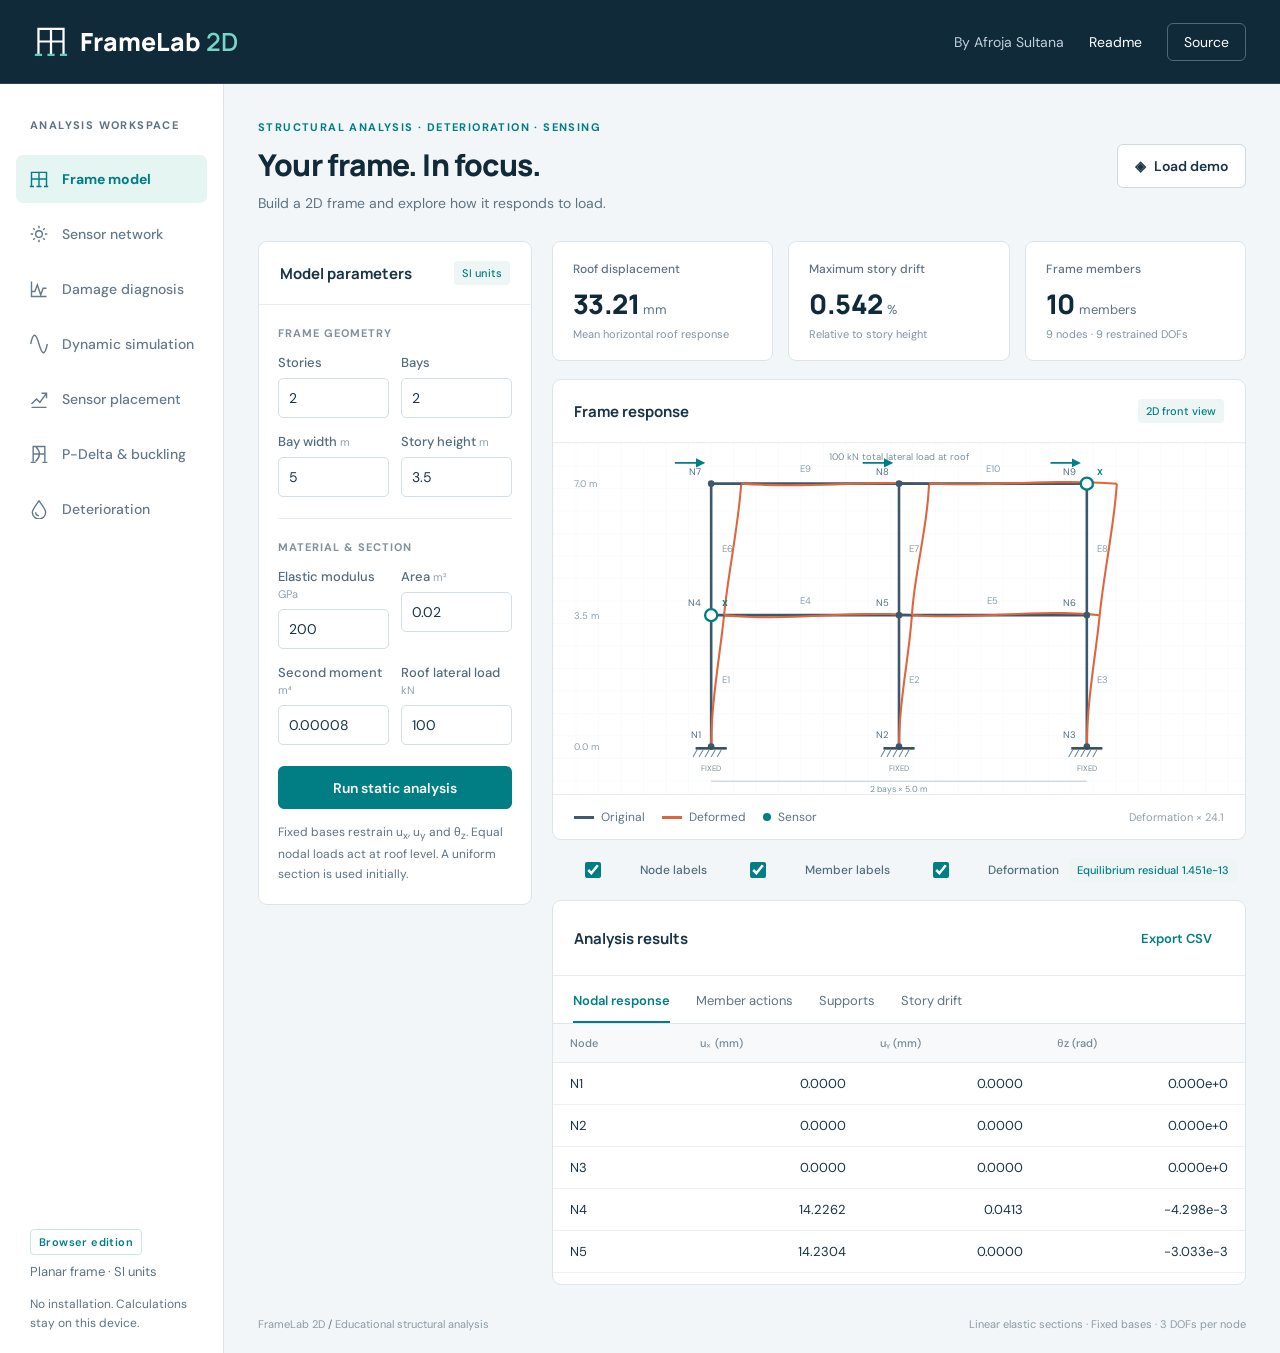
==== index.html @ 46e6b3c6 "Add working browser edition with seven analysis modules and web README" ====
<!doctype html><html lang="en"><head><meta charset="utf-8"><meta name="viewport" content="width=device-width, initial-scale=1"><meta name="description" content="FrameLab 2D by Afroja Sultana. Explore planar frame analysis, deterioration assessment and sensor placement directly in your browser."><title>FrameLab 2D | Structural Analysis</title><link rel="stylesheet" href="styles.css"><script defer src="solver.js"></script><script defer src="app.js"></script></head><body>
<header class="header"><a class="brand" href="index.html" aria-label="FrameLab 2D home"><svg viewBox="0 0 38 40" aria-hidden="true"><path d="M5 34V6h28v28M5 20h28M19 6v28"/><path class="accent" d="M1 35h8m6 0h8m6 0h8"/></svg><span>FrameLab <b>2D</b></span></a><div class="header-right"><span class="byline">By Afroja Sultana</span><a class="text-link" href="readme.html" target="_blank" rel="noopener">Readme</a><a class="github" href="https://github.com/afroja29/FrameLab2D" target="_blank" rel="noopener">Source</a></div></header>
<div class="app-shell"><aside class="sidebar"><div class="eyebrow">ANALYSIS WORKSPACE</div><nav aria-label="Analysis modules" id="navigation"></nav><div class="sidebar-bottom"><span class="browser-badge">Browser edition</span><p>Planar frame · SI units</p><p class="caption">No installation. Calculations stay on this device.</p></div></aside>
<main><div class="page-heading"><div><div class="eyebrow teal">STRUCTURAL ANALYSIS · DETERIORATION · SENSING</div><h1 id="page-title">Your frame. In focus.</h1><p id="page-description">Build a 2D frame and explore how it responds to load.</p></div><button class="button secondary" id="demo-button"><span aria-hidden="true">◈</span> Load demo</button></div>
<div id="alert" role="status" aria-live="polite"></div><div id="workspace"></div>
<footer><span>FrameLab 2D <span class="muted">/</span> Educational structural analysis</span><span>Linear elastic sections · Fixed bases · 3 DOFs per node</span></footer></main></div>
<div class="toast" id="toast" role="status" aria-live="polite"></div>
</body></html>
---- styles.css ----
@import url('https://fonts.googleapis.com/css2?family=DM+Sans:wght@400;500;600;700&family=Manrope:wght@400;500;600;700;800&display=swap');
:root{--navy:#102a3a;--ink:#183447;--muted:#5e7383;--teal:#007e83;--mint:#e5f5f1;--orange:#df653d;--line:#dce5eb;--bg:#f3f6f8;--white:#fff;--side:224px}*{box-sizing:border-box}body{margin:0;color:var(--ink);background:var(--bg);font:16px 'DM Sans',Arial,sans-serif}button,input,select{font:inherit}button,a,input,select{outline-offset:4px}a{color:var(--teal)}button{cursor:pointer}button:disabled{cursor:wait;opacity:.65}.header{height:84px;background:var(--navy);color:white;display:flex;align-items:center;justify-content:space-between;padding:0 34px;border-bottom:1px solid #294454}.brand{color:white;display:flex;align-items:center;gap:12px;text-decoration:none;font:800 25px Manrope,Arial}.brand svg{width:34px;height:39px;fill:none;stroke:#fff;stroke-width:2.5}.brand svg .accent{stroke:#5ed0ba}.brand b{color:#75d8c6;font-weight:600}.header-right{display:flex;gap:25px;align-items:center;font-size:14px}.byline{color:#c0d0da}.text-link{color:white;text-decoration:none}.github{color:#fff;text-decoration:none;padding:9px 16px;border:1px solid #536776;border-radius:6px}.app-shell{display:flex;min-height:calc(100vh - 84px)}.sidebar{width:var(--side);flex-shrink:0;background:white;border-right:1px solid var(--line);padding:32px 16px 20px;display:flex;flex-direction:column}.eyebrow{font-weight:700;letter-spacing:1.4px;font-size:11px;color:var(--muted);line-height:1.7}.sidebar>.eyebrow{padding:0 14px;margin-bottom:20px}.teal{color:var(--teal)}nav{display:grid;gap:7px}nav button{border:0;border-radius:7px;background:transparent;display:flex;align-items:center;gap:13px;text-align:left;padding:14px 13px;color:#647989;font-size:14px;font-weight:500}nav button svg{width:20px;height:20px;stroke:currentColor;fill:none;stroke-width:1.7}nav button:hover{background:#f4f8fa}nav button.active{background:var(--mint);color:var(--teal);font-weight:700}.sidebar-bottom{margin-top:auto;padding:36px 14px 0;font-size:13px;color:var(--muted)}.sidebar-bottom p{margin:12px 0 0;line-height:1.6}.browser-badge{font-size:11px;letter-spacing:.4px;font-weight:600;color:var(--teal);border:1px solid #c9e7df;border-radius:4px;padding:5px 8px}.caption{font-size:12px}main{padding:34px 34px 18px;min-width:0;flex:1;max-width:1900px}.page-heading{display:flex;align-items:center;justify-content:space-between;gap:20px;margin-bottom:27px}h1{font:800 30px/1.3 Manrope,Arial;margin:8px 0;color:var(--navy);letter-spacing:-.8px}.page-heading p{color:var(--muted);font-size:14px;margin:0;line-height:1.6}.button{border:0;border-radius:6px;padding:12px 17px;font-weight:600;font-size:14px;display:inline-flex;align-items:center;justify-content:center;gap:8px;white-space:nowrap;background:var(--teal);color:white;min-height:43px}.button:hover{filter:brightness(.95)}.secondary{background:white;color:var(--ink);border:1px solid #cfdae1}.ghost{background:transparent;color:var(--teal);padding:8px 4px;min-height:30px}.small{padding:8px 12px;font-size:13px;min-height:36px}.full{width:100%}.workspace-grid{display:grid;grid-template-columns:274px minmax(0,1fr);gap:20px;align-items:start}.panel{background:white;border:1px solid var(--line);border-radius:9px;overflow:hidden}.panel-head{padding:19px 21px;border-bottom:1px solid #e7edf1;display:flex;align-items:center;justify-content:space-between;gap:12px}.panel-head h2{font:700 15px Manrope,Arial;margin:0}.panel-head p{font-size:12px;margin:5px 0 0;color:var(--muted)}.panel-body{padding:20px}.controls .panel-body{padding:19px}.section-label{font-size:11px;letter-spacing:1px;color:#81919d;font-weight:700;margin:2px 0 14px}.form-grid{display:grid;grid-template-columns:1fr 1fr;gap:15px 12px}.field{min-width:0}label{font-size:13px;font-weight:500;display:block;margin-bottom:7px;color:#526c7e}.unit{font-size:11px;color:#90a1ad;font-weight:400}input,select{width:100%;border:1px solid #d3dfe6;border-radius:5px;background:white;color:var(--ink);height:40px;padding:7px 10px;font-size:14px}input[type=checkbox]{width:16px;height:16px;accent-color:var(--teal)}input:focus,select:focus{border-color:var(--teal)}select{appearance:none;background-image:url("data:image/svg+xml,%3Csvg xmlns='http://www.w3.org/2000/svg' width='12' height='8'%3E%3Cpath d='m1 1 5 5 5-5' fill='none' stroke='%235e7383' stroke-width='1.5'/%3E%3C/svg%3E");background-repeat:no-repeat;background-position:right 10px center;padding-right:28px}.divider{border:0;border-top:1px solid #e7edf1;margin:21px 0}.help{font-size:12px;line-height:1.65;color:var(--muted);margin:14px 0 0}.controls .button.full{margin-top:21px}.results-column{display:grid;gap:18px;min-width:0}.metrics{display:grid;grid-template-columns:repeat(3,1fr);gap:15px}.metric{border:1px solid var(--line);border-radius:8px;background:white;padding:19px 20px}.metric-name{color:var(--muted);font-size:12px;font-weight:500}.metric-value{font:800 27px Manrope,Arial;letter-spacing:-.6px;margin:8px 0 5px;color:var(--navy)}.metric-value small{font:400 13px 'DM Sans',Arial;color:var(--muted);letter-spacing:0}.metric-note{color:#8294a1;font-size:11px}.pill{font-size:11px;font-weight:500;border-radius:4px;padding:5px 8px;white-space:nowrap;background:#eef5f5;color:var(--teal)}.plot-wrap{position:relative;background:#fff}.frame-svg{width:100%;height:auto;display:block;min-height:300px}.plot-toolbar{display:flex;gap:17px;align-items:center;flex-wrap:wrap;padding:14px 21px;border-top:1px solid #e7edf1;font-size:12px;color:var(--muted)}.legend-item{display:flex;gap:7px;align-items:center}.legend-line{display:inline-block;width:20px;height:0;border-top:3px solid #405b6f}.legend-line.orange{border-color:var(--orange)}.legend-dot{width:8px;height:8px;background:var(--teal);border-radius:50%;display:inline-block}.legend-star{color:var(--orange);font-size:16px}.plot-note{margin-left:auto;font-size:11px;color:#90a0ab}.check-label{display:flex;gap:7px;align-items:center;margin:0;font-size:12px}.tabs{display:flex;padding:0 20px;gap:26px;border-bottom:1px solid var(--line)}.tabs button{border:0;background:none;border-bottom:2px solid transparent;padding:16px 0 12px;color:var(--muted);font-size:13px}.tabs button.active{border-color:var(--teal);color:var(--teal);font-weight:600}.table-wrap{overflow:auto;max-height:340px}table{width:100%;border-collapse:collapse;font-size:13px;white-space:nowrap}th{text-align:left;color:#738796;background:#f7f9fb;font-weight:500;font-size:11px;letter-spacing:.1px;padding:12px 17px;border-bottom:1px solid #e5ecf0}td{padding:12px 17px;border-bottom:1px solid #edf1f4}tbody tr:last-child td{border-bottom:0}tbody tr:hover{background:#f8fbfb}td.number{text-align:right;font-variant-numeric:tabular-nums}td input{width:83px;height:30px;font-size:12px;padding:3px 7px}.table-wrap.compact{max-height:260px}.table-wrap.matrix td{font:11px monospace;padding:8px}.callout{padding:15px 19px;border-radius:7px;border:1px solid #cfe8e1;background:#eef8f5;color:#386b66;font-size:13px;line-height:1.7}.callout strong{color:#165d57}.callout.neutral{background:#edf3f8;border-color:#dce6ee;color:#5b7285}.callout.warning{background:#fff7ee;border-color:#f2dfc3;color:#98683b}.bar-chart,.line-chart{width:100%;height:auto;display:block}.empty{padding:38px 25px;color:var(--muted);text-align:center;font-size:14px;line-height:1.9}.stack{display:grid;gap:18px}.toolbar{display:flex;gap:10px;flex-wrap:wrap;align-items:center}.result-heading{font-size:14px;font-weight:700;margin:0 0 14px}.thin{font-weight:400;color:var(--muted)}#alert:not(:empty){background:#fff0e9;border:1px solid #f1c5b2;padding:14px 18px;border-radius:7px;margin-bottom:18px;color:#9c482b;font-size:14px;line-height:1.6}.status-line{padding:10px 20px;font-size:12px;color:#5d7a88;background:#f5faf9;border-bottom:1px solid #e4eeee}.toast{position:fixed;bottom:25px;left:50%;transform:translateX(-50%);padding:13px 21px;border-radius:7px;background:var(--navy);color:white;box-shadow:0 5px 24px #102a3a30;font-size:14px;opacity:0;pointer-events:none;transition:opacity .2s;z-index:20}.toast.visible{opacity:1}footer{margin-top:30px;display:flex;justify-content:space-between;gap:15px;flex-wrap:wrap;font-size:11px;color:#8a9ba7;line-height:1.8}.muted{color:var(--muted)}.inline-code{font-family:monospace;background:#edf3f6;padding:3px 6px;border-radius:4px}.wide-grid{display:grid;grid-template-columns:1fr 1fr;gap:18px}.readme-page{max-width:960px;margin:38px auto;padding:0 24px 60px;line-height:1.9}.readme-page h1{font-size:36px}.readme-page h2{font:700 22px Manrope,Arial;margin-top:36px;color:var(--navy)}.readme-page h3{font-size:17px}.readme-page pre{overflow:auto;background:#102a3a;color:#d6f1e9;padding:20px;border-radius:8px;font-size:14px}.readme-page li{margin:7px 0}.readme-page table{white-space:normal;background:white}.readme-page .callout{font-size:14px}.link-button{text-decoration:none}.svg-label{font-family:'DM Sans',Arial,sans-serif}.tab-busy{opacity:.6}.toolbar input{width:74px}.mini-icon{font-size:18px}.keyboard-focus:focus-visible{outline:2px solid var(--teal)}
@media(min-width:1600px){.workspace-grid{grid-template-columns:300px minmax(0,1fr)}main{padding:42px}.frame-svg{max-height:520px}.metrics{gap:20px}}
@media(max-width:1150px){:root{--side:192px}.sidebar{padding-left:9px;padding-right:9px}main{padding:26px 22px}.workspace-grid{grid-template-columns:240px minmax(0,1fr);gap:15px}.metric{padding:15px}.metric-value{font-size:23px}.plot-note{display:none}.header{padding:0 24px}nav button{padding:13px 11px;font-size:13px;gap:9px}}
@media(max-width:900px){.app-shell{display:block}.sidebar{width:100%;padding:0;border-right:0;border-bottom:1px solid var(--line);display:block}.sidebar>.eyebrow,.sidebar-bottom{display:none}nav{display:flex;overflow:auto;gap:4px;padding:9px 16px}nav button{white-space:nowrap;padding:11px 13px}nav button svg{width:16px;height:16px}.page-heading h1{font-size:27px}.byline{display:none}.header{height:72px}.workspace-grid{grid-template-columns:235px minmax(0,1fr)}}
@media(max-width:680px){main{padding:23px 16px}.header{padding:0 17px}.brand{font-size:21px}.brand svg{width:28px}.header-right{gap:16px}.github{display:none}.page-heading{align-items:flex-start;gap:12px}.page-heading .eyebrow{font-size:9px;letter-spacing:.9px}h1{font-size:25px!important}.page-heading .button{padding:9px 12px;font-size:12px}.page-heading p{font-size:13px}.workspace-grid{grid-template-columns:1fr}.controls .form-grid{grid-template-columns:1fr 1fr}.controls .panel-body{padding:17px}.metrics{gap:8px}.metric{padding:13px 10px}.metric-name{font-size:11px}.metric-value{font-size:21px}.metric-value small{font-size:10px}.metric-note{font-size:10px}.frame-svg{min-height:260px}.panel-head{padding:16px}.panel-body{padding:17px}.wide-grid{grid-template-columns:1fr}.plot-toolbar{gap:12px;padding:13px 16px;font-size:11px}footer span:last-child{display:none}.readme-page{margin:24px auto}.readme-page h1{font-size:30px!important}}
@media(prefers-reduced-motion:reduce){*{transition:none!important;scroll-behavior:auto!important}}
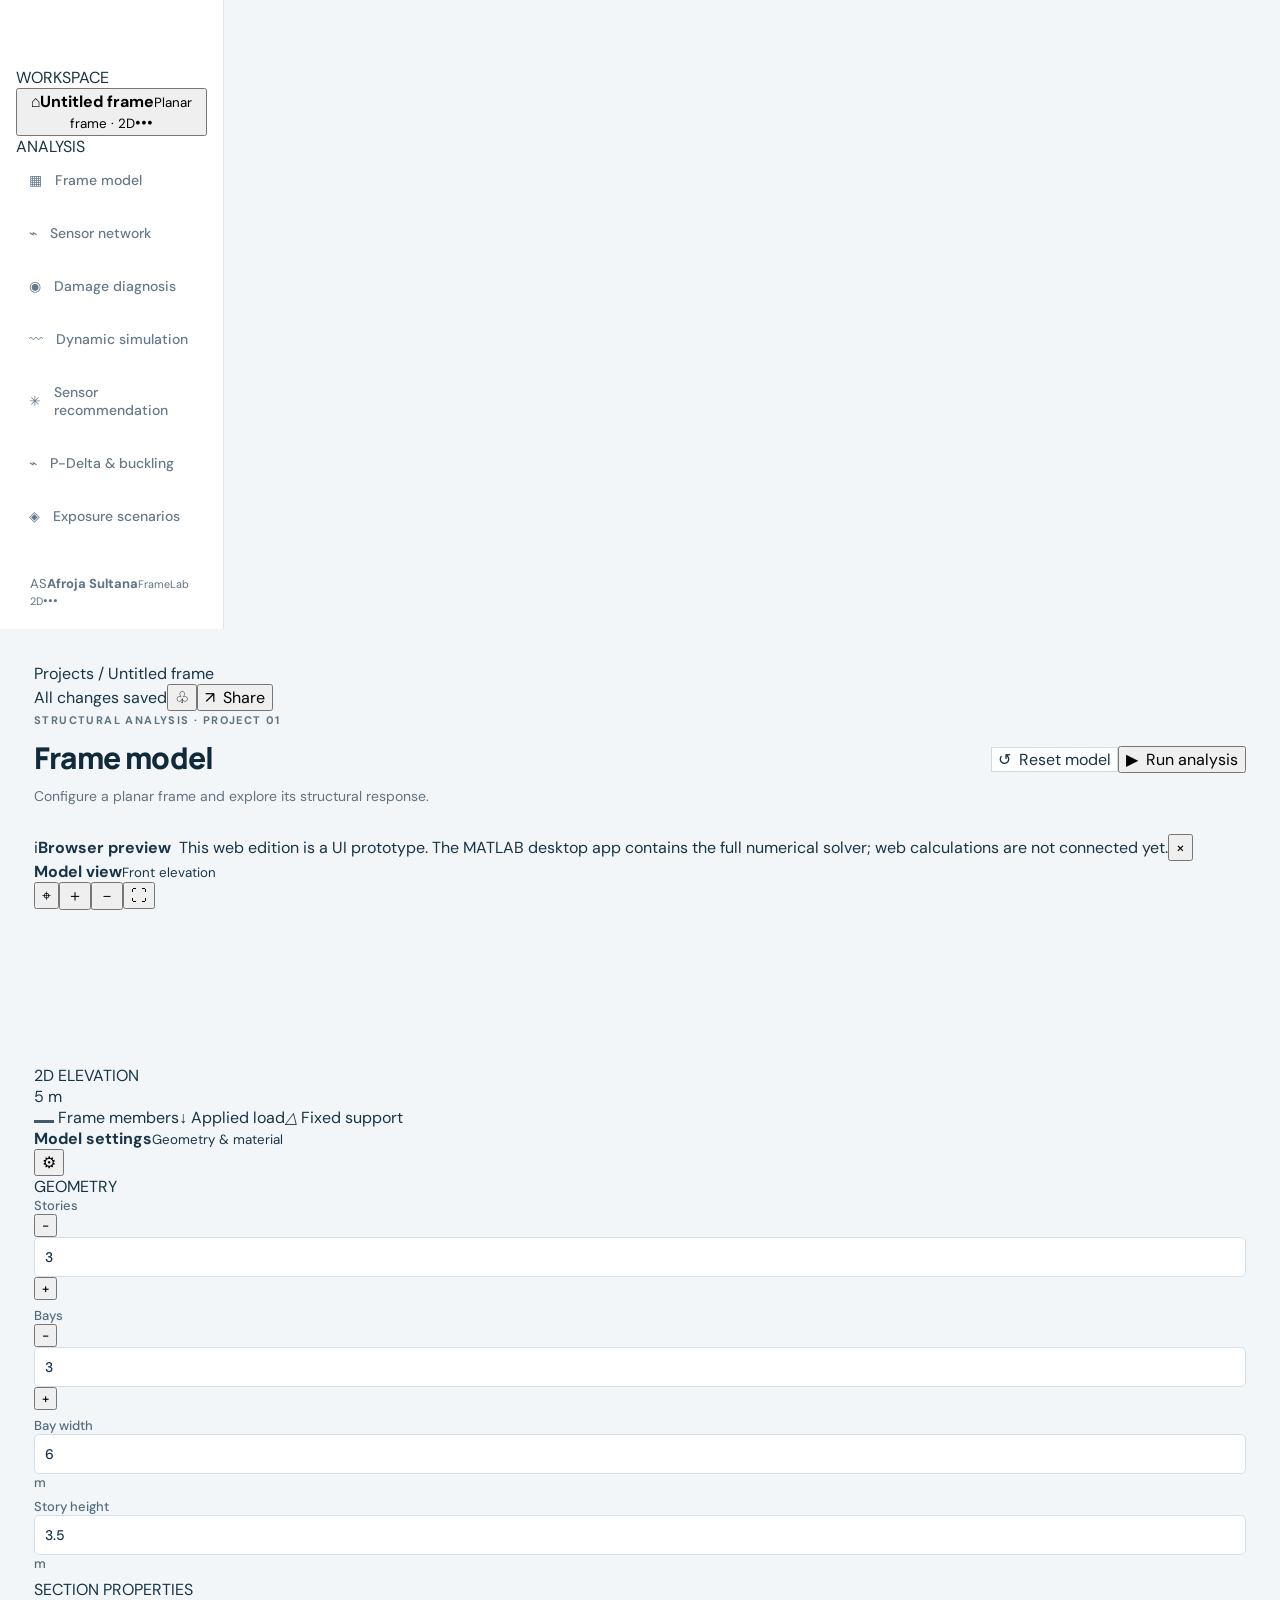
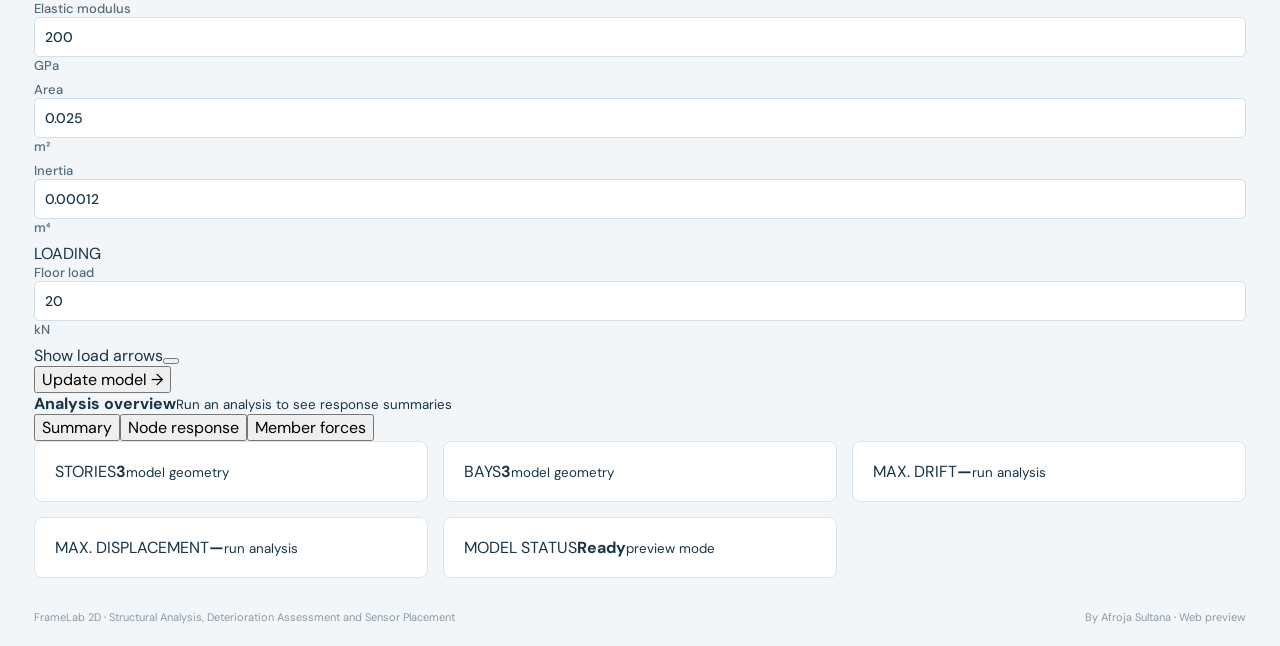
==== commit b74c2671: "Add files via upload" ====
--- a/index.html
+++ b/index.html
@@ -1,8 +1,54 @@
-<!doctype html><html lang="en"><head><meta charset="utf-8"><meta name="viewport" content="width=device-width, initial-scale=1"><meta name="description" content="FrameLab 2D by Afroja Sultana. Explore planar frame analysis, deterioration assessment and sensor placement directly in your browser."><title>FrameLab 2D | Structural Analysis</title><link rel="stylesheet" href="styles.css"><script defer src="solver.js"></script><script defer src="app.js"></script></head><body>
-<header class="header"><a class="brand" href="index.html" aria-label="FrameLab 2D home"><svg viewBox="0 0 38 40" aria-hidden="true"><path d="M5 34V6h28v28M5 20h28M19 6v28"/><path class="accent" d="M1 35h8m6 0h8m6 0h8"/></svg><span>FrameLab <b>2D</b></span></a><div class="header-right"><span class="byline">By Afroja Sultana</span><a class="text-link" href="readme.html" target="_blank" rel="noopener">Readme</a><a class="github" href="https://github.com/afroja29/FrameLab2D" target="_blank" rel="noopener">Source</a></div></header>
-<div class="app-shell"><aside class="sidebar"><div class="eyebrow">ANALYSIS WORKSPACE</div><nav aria-label="Analysis modules" id="navigation"></nav><div class="sidebar-bottom"><span class="browser-badge">Browser edition</span><p>Planar frame · SI units</p><p class="caption">No installation. Calculations stay on this device.</p></div></aside>
-<main><div class="page-heading"><div><div class="eyebrow teal">STRUCTURAL ANALYSIS · DETERIORATION · SENSING</div><h1 id="page-title">Your frame. In focus.</h1><p id="page-description">Build a 2D frame and explore how it responds to load.</p></div><button class="button secondary" id="demo-button"><span aria-hidden="true">◈</span> Load demo</button></div>
-<div id="alert" role="status" aria-live="polite"></div><div id="workspace"></div>
-<footer><span>FrameLab 2D <span class="muted">/</span> Educational structural analysis</span><span>Linear elastic sections · Fixed bases · 3 DOFs per node</span></footer></main></div>
-<div class="toast" id="toast" role="status" aria-live="polite"></div>
-</body></html>
+<!doctype html>
+<html lang="en">
+<head>
+  <meta charset="utf-8">
+  <meta name="viewport" content="width=device-width, initial-scale=1">
+  <meta name="theme-color" content="#101923">
+  <meta name="description" content="FrameLab 2D browser interface for exploring planar frame models and structural analysis workflows.">
+  <title>FrameLab 2D — Structural Analysis</title>
+  <link rel="stylesheet" href="styles.css">
+</head>
+<body>
+  <div class="shell">
+    <aside class="sidebar">
+      <a class="brand" href="#"><span class="brand-mark">F</span><span>FrameLab <small>2D</small></span></a>
+      <div class="workspace-label">WORKSPACE</div>
+      <button class="project active"><span class="project-icon">⌂</span><span><b>Untitled frame</b><small>Planar frame · 2D</small></span><span class="dots">•••</span></button>
+      <div class="side-label">ANALYSIS</div>
+      <nav class="nav" aria-label="Analysis sections">
+        <button class="nav-item selected" data-tab="model"><span>▦</span> Frame model</button>
+        <button class="nav-item" data-tab="sensors"><span>⌁</span> Sensor network</button>
+        <button class="nav-item" data-tab="damage"><span>◉</span> Damage diagnosis</button>
+        <button class="nav-item" data-tab="dynamic"><span>〰</span> Dynamic simulation</button>
+        <button class="nav-item" data-tab="recommend"><span>✳</span> Sensor recommendation</button>
+        <button class="nav-item" data-tab="stability"><span>⌁</span> P-Delta & buckling</button>
+        <button class="nav-item" data-tab="exposure"><span>◈</span> Exposure scenarios</button>
+      </nav>
+      <div class="sidebar-bottom"><span class="avatar">AS</span><span><b>Afroja Sultana</b><small>FrameLab 2D</small></span><span class="dots">•••</span></div>
+    </aside>
+
+    <main class="main">
+      <header class="topbar"><div class="crumb">Projects <span>/</span> Untitled frame</div><div class="top-actions"><span class="saved"><i></i> All changes saved</span><button class="icon-btn" aria-label="Notifications">♧</button><button class="share" id="shareBtn">↗ &nbsp;Share</button></div></header>
+      <section class="page-heading"><div><div class="eyebrow">STRUCTURAL ANALYSIS <span>·</span> PROJECT 01</div><h1 id="sectionTitle">Frame model</h1><p>Configure a planar frame and explore its structural response.</p></div><div class="heading-actions"><button class="secondary" id="resetBtn">↺ &nbsp;Reset model</button><button class="primary" id="runBtn">▶ &nbsp;Run analysis</button></div></section>
+      <div class="notice"><span class="notice-icon">i</span><span><b>Browser preview</b> &nbsp;This web edition is a UI prototype. The MATLAB desktop app contains the full numerical solver; web calculations are not connected yet.</span><button aria-label="Dismiss" id="dismissNotice">×</button></div>
+      <div class="workspace">
+        <section class="canvas-card">
+          <div class="card-head"><div><b>Model view</b><small>Front elevation</small></div><div class="view-tools"><button class="tool active">⌖</button><button class="tool">＋</button><button class="tool">－</button><button class="tool">⛶</button></div></div>
+          <div class="canvas-wrap"><canvas id="frameCanvas" aria-label="Frame model visualization"></canvas><div class="canvas-badge"><i></i> 2D ELEVATION</div><div class="scale">5 m</div></div>
+          <div class="legend"><span><i class="legend-line"></i> Frame members</span><span><i class="legend-load">↓</i> Applied load</span><span><i class="legend-support">△</i> Fixed support</span></div>
+        </section>
+        <aside class="controls-card">
+          <div class="card-head"><div><b>Model settings</b><small>Geometry & material</small></div><button class="tool">⚙</button></div>
+          <div class="control-section"><div class="section-title">GEOMETRY</div><div class="fields two"><label>Stories<div class="stepper"><button data-adjust="stories" data-by="-1">−</button><input id="stories" type="number" min="1" max="8" value="3"><button data-adjust="stories" data-by="1">+</button></div></label><label>Bays<div class="stepper"><button data-adjust="bays" data-by="-1">−</button><input id="bays" type="number" min="1" max="8" value="3"><button data-adjust="bays" data-by="1">+</button></div></label></div><div class="fields two"><label>Bay width <div class="unit-input"><input id="bayWidth" type="number" value="6" min="1" step="0.5"><span>m</span></div></label><label>Story height <div class="unit-input"><input id="storyHeight" type="number" value="3.5" min="1" step="0.1"><span>m</span></div></label></div></div>
+          <div class="control-section"><div class="section-title">SECTION PROPERTIES</div><label>Elastic modulus <div class="unit-input"><input type="number" value="200" min="1"><span>GPa</span></div></label><div class="fields two"><label>Area<div class="unit-input"><input type="number" value="0.025" min="0.0001" step="0.001"><span>m²</span></div></label><label>Inertia<div class="unit-input"><input type="number" value="0.00012" min="0.000001" step="0.00001"><span>m⁴</span></div></label></div></div>
+          <div class="control-section"><div class="section-title">LOADING</div><label>Floor load <div class="unit-input"><input type="number" value="20" min="0"><span>kN</span></div></label><div class="toggle-row"><span>Show load arrows</span><button class="toggle on" aria-label="Toggle load arrows"><i></i></button></div></div>
+          <button class="wide-button" id="applyBtn">Update model <span>→</span></button>
+        </aside>
+      </div>
+      <section class="results-card"><div class="results-head"><div><b>Analysis overview</b><small id="resultSub">Run an analysis to see response summaries</small></div><div class="result-tabs"><button class="selected">Summary</button><button>Node response</button><button>Member forces</button></div></div><div class="metrics"><div class="metric"><span>STORIES</span><b id="storyMetric">3</b><small>model geometry</small></div><div class="metric"><span>BAYS</span><b id="bayMetric">3</b><small>model geometry</small></div><div class="metric"><span>MAX. DRIFT</span><b>—</b><small>run analysis</small></div><div class="metric"><span>MAX. DISPLACEMENT</span><b>—</b><small>run analysis</small></div><div class="metric"><span>MODEL STATUS</span><b class="status-ready">Ready</b><small>preview mode</small></div></div></section>
+      <footer><span>FrameLab 2D <span class="muted">·</span> Structural Analysis, Deterioration Assessment and Sensor Placement</span><span>By Afroja Sultana <span class="muted">·</span> Web preview</span></footer>
+    </main>
+  </div>
+  <script src="app.js"></script>
+</body>
+</html>
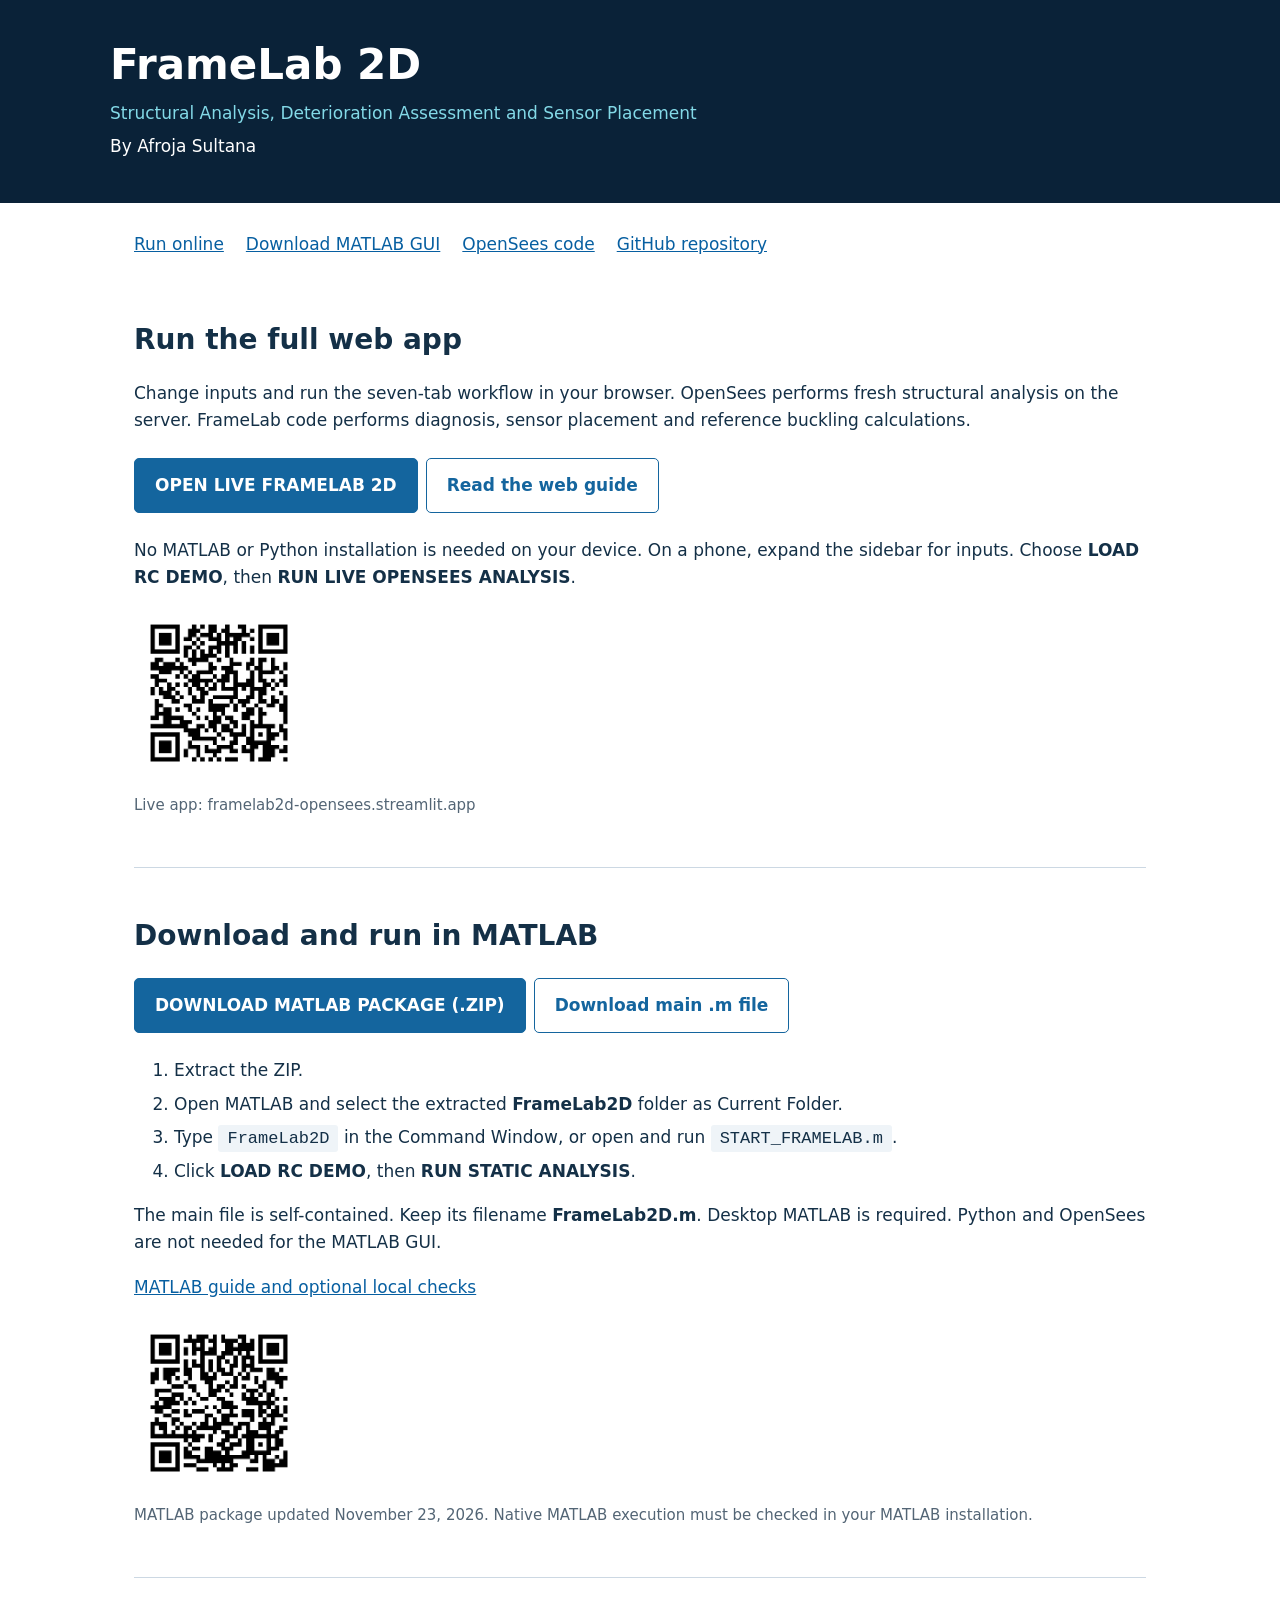
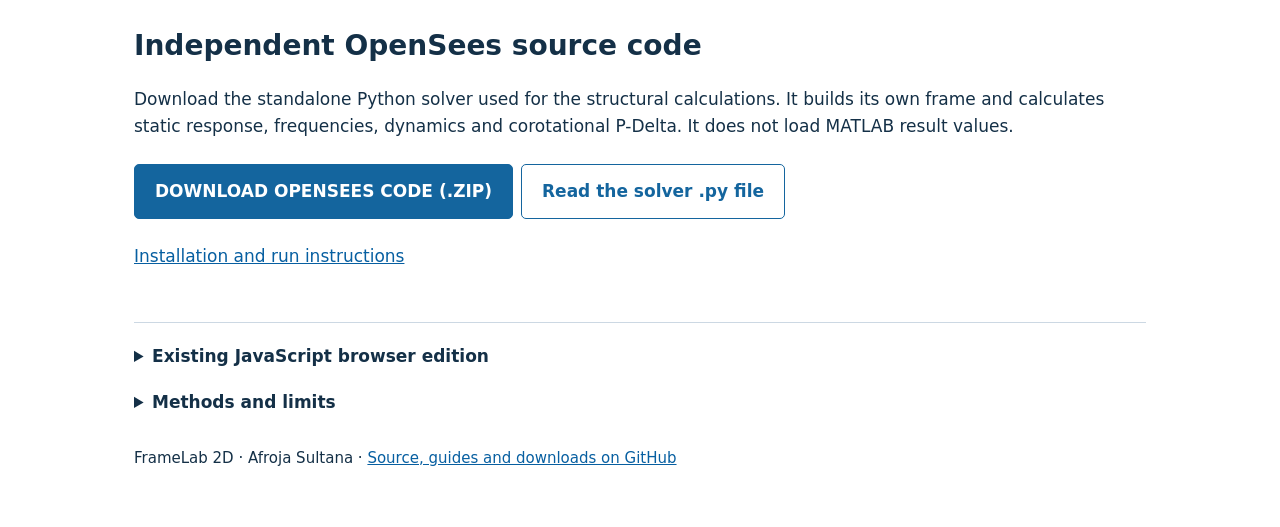
==== commit 372b4574: "Publish current MATLAB package, standalone OpenSees code and audience download hub" ====
--- a/index.html
+++ b/index.html
@@ -1,54 +1,12 @@
 <!doctype html>
-<html lang="en">
-<head>
-  <meta charset="utf-8">
-  <meta name="viewport" content="width=device-width, initial-scale=1">
-  <meta name="theme-color" content="#101923">
-  <meta name="description" content="FrameLab 2D browser interface for exploring planar frame models and structural analysis workflows.">
-  <title>FrameLab 2D — Structural Analysis</title>
-  <link rel="stylesheet" href="styles.css">
-</head>
-<body>
-  <div class="shell">
-    <aside class="sidebar">
-      <a class="brand" href="#"><span class="brand-mark">F</span><span>FrameLab <small>2D</small></span></a>
-      <div class="workspace-label">WORKSPACE</div>
-      <button class="project active"><span class="project-icon">⌂</span><span><b>Untitled frame</b><small>Planar frame · 2D</small></span><span class="dots">•••</span></button>
-      <div class="side-label">ANALYSIS</div>
-      <nav class="nav" aria-label="Analysis sections">
-        <button class="nav-item selected" data-tab="model"><span>▦</span> Frame model</button>
-        <button class="nav-item" data-tab="sensors"><span>⌁</span> Sensor network</button>
-        <button class="nav-item" data-tab="damage"><span>◉</span> Damage diagnosis</button>
-        <button class="nav-item" data-tab="dynamic"><span>〰</span> Dynamic simulation</button>
-        <button class="nav-item" data-tab="recommend"><span>✳</span> Sensor recommendation</button>
-        <button class="nav-item" data-tab="stability"><span>⌁</span> P-Delta & buckling</button>
-        <button class="nav-item" data-tab="exposure"><span>◈</span> Exposure scenarios</button>
-      </nav>
-      <div class="sidebar-bottom"><span class="avatar">AS</span><span><b>Afroja Sultana</b><small>FrameLab 2D</small></span><span class="dots">•••</span></div>
-    </aside>
-
-    <main class="main">
-      <header class="topbar"><div class="crumb">Projects <span>/</span> Untitled frame</div><div class="top-actions"><span class="saved"><i></i> All changes saved</span><button class="icon-btn" aria-label="Notifications">♧</button><button class="share" id="shareBtn">↗ &nbsp;Share</button></div></header>
-      <section class="page-heading"><div><div class="eyebrow">STRUCTURAL ANALYSIS <span>·</span> PROJECT 01</div><h1 id="sectionTitle">Frame model</h1><p>Configure a planar frame and explore its structural response.</p></div><div class="heading-actions"><button class="secondary" id="resetBtn">↺ &nbsp;Reset model</button><button class="primary" id="runBtn">▶ &nbsp;Run analysis</button></div></section>
-      <div class="notice"><span class="notice-icon">i</span><span><b>Browser preview</b> &nbsp;This web edition is a UI prototype. The MATLAB desktop app contains the full numerical solver; web calculations are not connected yet.</span><button aria-label="Dismiss" id="dismissNotice">×</button></div>
-      <div class="workspace">
-        <section class="canvas-card">
-          <div class="card-head"><div><b>Model view</b><small>Front elevation</small></div><div class="view-tools"><button class="tool active">⌖</button><button class="tool">＋</button><button class="tool">－</button><button class="tool">⛶</button></div></div>
-          <div class="canvas-wrap"><canvas id="frameCanvas" aria-label="Frame model visualization"></canvas><div class="canvas-badge"><i></i> 2D ELEVATION</div><div class="scale">5 m</div></div>
-          <div class="legend"><span><i class="legend-line"></i> Frame members</span><span><i class="legend-load">↓</i> Applied load</span><span><i class="legend-support">△</i> Fixed support</span></div>
-        </section>
-        <aside class="controls-card">
-          <div class="card-head"><div><b>Model settings</b><small>Geometry & material</small></div><button class="tool">⚙</button></div>
-          <div class="control-section"><div class="section-title">GEOMETRY</div><div class="fields two"><label>Stories<div class="stepper"><button data-adjust="stories" data-by="-1">−</button><input id="stories" type="number" min="1" max="8" value="3"><button data-adjust="stories" data-by="1">+</button></div></label><label>Bays<div class="stepper"><button data-adjust="bays" data-by="-1">−</button><input id="bays" type="number" min="1" max="8" value="3"><button data-adjust="bays" data-by="1">+</button></div></label></div><div class="fields two"><label>Bay width <div class="unit-input"><input id="bayWidth" type="number" value="6" min="1" step="0.5"><span>m</span></div></label><label>Story height <div class="unit-input"><input id="storyHeight" type="number" value="3.5" min="1" step="0.1"><span>m</span></div></label></div></div>
-          <div class="control-section"><div class="section-title">SECTION PROPERTIES</div><label>Elastic modulus <div class="unit-input"><input type="number" value="200" min="1"><span>GPa</span></div></label><div class="fields two"><label>Area<div class="unit-input"><input type="number" value="0.025" min="0.0001" step="0.001"><span>m²</span></div></label><label>Inertia<div class="unit-input"><input type="number" value="0.00012" min="0.000001" step="0.00001"><span>m⁴</span></div></label></div></div>
-          <div class="control-section"><div class="section-title">LOADING</div><label>Floor load <div class="unit-input"><input type="number" value="20" min="0"><span>kN</span></div></label><div class="toggle-row"><span>Show load arrows</span><button class="toggle on" aria-label="Toggle load arrows"><i></i></button></div></div>
-          <button class="wide-button" id="applyBtn">Update model <span>→</span></button>
-        </aside>
-      </div>
-      <section class="results-card"><div class="results-head"><div><b>Analysis overview</b><small id="resultSub">Run an analysis to see response summaries</small></div><div class="result-tabs"><button class="selected">Summary</button><button>Node response</button><button>Member forces</button></div></div><div class="metrics"><div class="metric"><span>STORIES</span><b id="storyMetric">3</b><small>model geometry</small></div><div class="metric"><span>BAYS</span><b id="bayMetric">3</b><small>model geometry</small></div><div class="metric"><span>MAX. DRIFT</span><b>—</b><small>run analysis</small></div><div class="metric"><span>MAX. DISPLACEMENT</span><b>—</b><small>run analysis</small></div><div class="metric"><span>MODEL STATUS</span><b class="status-ready">Ready</b><small>preview mode</small></div></div></section>
-      <footer><span>FrameLab 2D <span class="muted">·</span> Structural Analysis, Deterioration Assessment and Sensor Placement</span><span>By Afroja Sultana <span class="muted">·</span> Web preview</span></footer>
-    </main>
-  </div>
-  <script src="app.js"></script>
-</body>
-</html>
+<html lang="en"><head><meta charset="utf-8"><meta name="viewport" content="width=device-width,initial-scale=1"><title>FrameLab 2D | Download and Run</title><style>
+:root{color-scheme:light}*{box-sizing:border-box}body{margin:0;font:17px/1.6 system-ui,-apple-system,sans-serif;color:#143047;background:#fff}header{background:#0a2238;color:white;padding:42px max(24px,calc((100vw - 1060px)/2))}h1{font-size:42px;line-height:1.1;margin:0 0 12px}header p{color:#83d9e7;margin:6px 0}main{max-width:1060px;margin:auto;padding:28px 24px}nav{display:flex;gap:22px;flex-wrap:wrap;margin-bottom:34px}a{color:#075fa1}section{padding:14px 0 35px;border-bottom:1px solid #ccd8e3;margin-bottom:20px;scroll-margin-top:20px}h2{font-size:28px;margin:12px 0}.button{display:inline-block;border:1px solid #14659e;background:#14659e;color:#fff;text-decoration:none;border-radius:5px;padding:13px 20px;margin:7px 8px 7px 0;font-weight:650}.secondary{background:#fff;color:#14659e}.qr{width:170px;max-width:60vw;height:auto;display:block;margin:14px 0}code{background:#eff4f8;padding:4px 9px;border-radius:3px}li{margin:6px 0}.muted{color:#536575;font-size:15px}footer{margin:30px 0;font-size:15px}details{margin:18px 0}summary{cursor:pointer;font-weight:650} @media(max-width:600px){h1{font-size:34px}header{padding:30px 22px}.button{display:block;text-align:center;margin-right:0}main{padding:22px}h2{font-size:25px}}
+</style></head><body><header><h1>FrameLab 2D</h1><p>Structural Analysis, Deterioration Assessment and Sensor Placement</p><div>By Afroja Sultana</div></header><main>
+<nav><a href="#web">Run online</a><a href="#matlab">Download MATLAB GUI</a><a href="#opensees">OpenSees code</a><a href="https://github.com/afroja29/FrameLab2D">GitHub repository</a></nav>
+<section id="web"><h2>Run the full web app</h2><p>Change inputs and run the seven-tab workflow in your browser. OpenSees performs fresh structural analysis on the server. FrameLab code performs diagnosis, sensor placement and reference buckling calculations.</p><a class="button" href="https://framelab2d-opensees.streamlit.app/">OPEN LIVE FRAMELAB 2D</a><a class="button secondary" href="https://github.com/afroja29/FrameLab2D/blob/main/README_OPENSEES.md">Read the web guide</a><p>No MATLAB or Python installation is needed on your device. On a phone, expand the sidebar for inputs. Choose <strong>LOAD RC DEMO</strong>, then <strong>RUN LIVE OPENSEES ANALYSIS</strong>.</p><a href="FrameLab2D_Live_Web_QR.png"><img class="qr" src="FrameLab2D_Live_Web_QR.png" alt="QR code for the live seven-tab web app"></a><p class="muted">Live app: framelab2d-opensees.streamlit.app</p></section>
+<section id="matlab"><h2>Download and run in MATLAB</h2><a class="button" href="https://github.com/afroja29/FrameLab2D/raw/refs/heads/main/FrameLab2D_Full_Package.zip">DOWNLOAD MATLAB PACKAGE (.ZIP)</a><a class="button secondary" href="https://github.com/afroja29/FrameLab2D/raw/refs/heads/main/FrameLab2D.m">Download main .m file</a><ol><li>Extract the ZIP.</li><li>Open MATLAB and select the extracted <strong>FrameLab2D</strong> folder as Current Folder.</li><li>Type <code>FrameLab2D</code> in the Command Window, or open and run <code>START_FRAMELAB.m</code>.</li><li>Click <strong>LOAD RC DEMO</strong>, then <strong>RUN STATIC ANALYSIS</strong>.</li></ol><p>The main file is self-contained. Keep its filename <strong>FrameLab2D.m</strong>. Desktop MATLAB is required. Python and OpenSees are not needed for the MATLAB GUI.</p><p><a href="https://github.com/afroja29/FrameLab2D/blob/main/README_MATLAB.md">MATLAB guide and optional local checks</a></p><a href="FrameLab2D_MATLAB_Download_QR.png"><img class="qr" src="FrameLab2D_MATLAB_Download_QR.png" alt="QR code for the MATLAB download section"></a><p class="muted">MATLAB package updated November 23, 2026. Native MATLAB execution must be checked in your MATLAB installation.</p></section>
+<section id="opensees"><h2>Independent OpenSees source code</h2><p>Download the standalone Python solver used for the structural calculations. It builds its own frame and calculates static response, frequencies, dynamics and corotational P-Delta. It does not load MATLAB result values.</p><a class="button" href="https://github.com/afroja29/FrameLab2D/raw/refs/heads/main/FrameLab2D_OpenSees_Code.zip">DOWNLOAD OPENSEES CODE (.ZIP)</a><a class="button secondary" href="https://github.com/afroja29/FrameLab2D/blob/main/FrameLab2D_OpenSees.py">Read the solver .py file</a><p><a href="https://github.com/afroja29/FrameLab2D/blob/main/README_OPENSEES_CODE.md">Installation and run instructions</a></p></section>
+<details><summary>Existing JavaScript browser edition</summary><p><a href="web/">Open the existing offline-capable browser edition</a>. This edition calculates locally in JavaScript and does not use OpenSees. The primary live OpenSees app is linked above.</p></details>
+<details><summary>Methods and limits</summary><p>Seven areas: frame analysis, sensor network, damage diagnosis, dynamics, sensor placement, P-Delta/reference buckling and exposure scenarios. Every response uses the active healthy or deteriorated stiffness. Exposure losses are assumptions. The live app supports up to 4 stories and 3 bays. The model omits yielding, cracking, bond slip and corrosion progression. Sensor scores and buckling factors use custom calculations around structural responses.</p></details>
+<footer>FrameLab 2D · Afroja Sultana · <a href="https://github.com/afroja29/FrameLab2D">Source, guides and downloads on GitHub</a></footer>
+</main></body></html>
